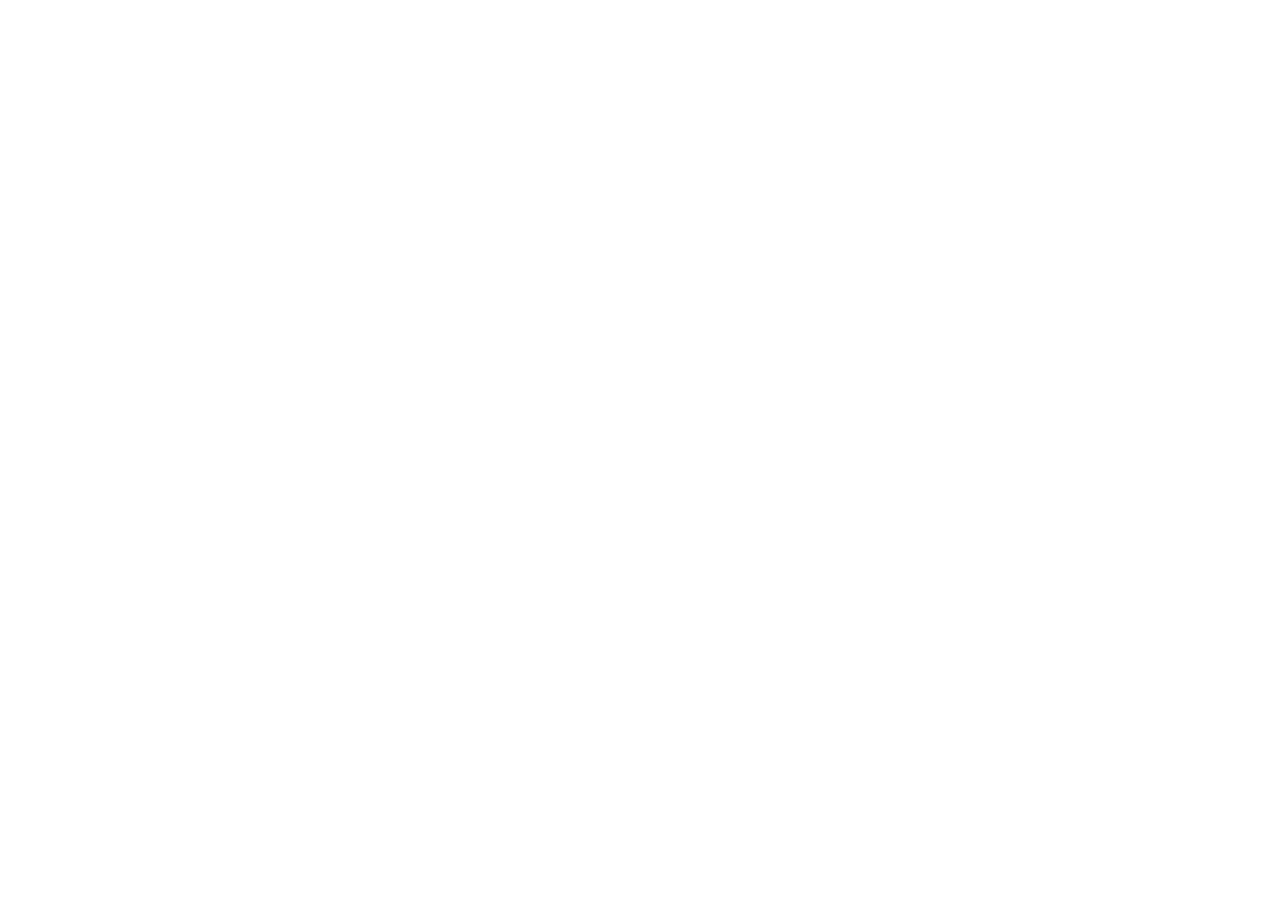
==== medfit/index.html @ 1306ea7e "feat: add medfit webapp files to pass-revision-dashboard" ====
<!doctype html>
<html lang="fr" class="dark">
  <head>
    <meta charset="UTF-8" />
    <meta name="viewport" content="width=device-width, initial-scale=1.0, maximum-scale=1.0, user-scalable=no, viewport-fit=cover" />
    <meta name="theme-color" content="#091E16" />
    <meta name="apple-mobile-web-app-capable" content="yes" />
    <meta name="apple-mobile-web-app-status-bar-style" content="black-translucent" />
    <meta name="apple-mobile-web-app-title" content="MedFit PASS" />
    <link rel="apple-touch-icon" href="./icon.svg" />
    <link rel="icon" type="image/svg+xml" href="./icon.svg" />
    <link rel="manifest" href="./manifest.json" />
    <title>MedFit Calisthenics — Entretien Physique & Postural PASS</title>

    <link rel="preconnect" href="https://fonts.googleapis.com">
    <link rel="preconnect" href="https://fonts.gstatic.com" crossorigin>
    <link href="https://fonts.googleapis.com/css2?family=Inter:wght@400;500;600;700;800&family=JetBrains+Mono:wght@500;700&display=swap" rel="stylesheet">
    <script type="importmap">
      {
        "imports": {
          "react": "https://esm.sh/react@19.0.0",
          "react-dom": "https://esm.sh/react-dom@19.0.0",
          "react-dom/client": "https://esm.sh/react-dom@19.0.0/client",
          "react/jsx-runtime": "https://esm.sh/react@19.0.0/jsx-runtime",
          "lucide-react": "https://esm.sh/lucide-react@0.475.0?external=react",
          "zustand": "https://esm.sh/zustand@5.0.3?external=react",
          "zustand/middleware": "https://esm.sh/zustand@5.0.3/middleware?external=react,zustand"
        }
      }
    </script>
    <script type="module" crossorigin src="./assets/index-D1ruUid-.js"></script>
    <link rel="modulepreload" crossorigin href="./assets/engine-C7H4mE0k.js">
    <link rel="modulepreload" crossorigin href="./assets/onboarding-DJ5PM2Qg.js">
    <link rel="modulepreload" crossorigin href="./assets/player-C3qvUd5q.js">
    <link rel="modulepreload" crossorigin href="./assets/checklist-B4kHmSTp.js">
    <link rel="stylesheet" crossorigin href="./assets/index-BrTOSSdL.css">
  </head>
  <body class="bg-[#0A0D0C] text-slate-100 antialiased selection:bg-[#10B981]/30 selection:text-[#10B981]">
    <div id="root"></div>
  </body>
</html>
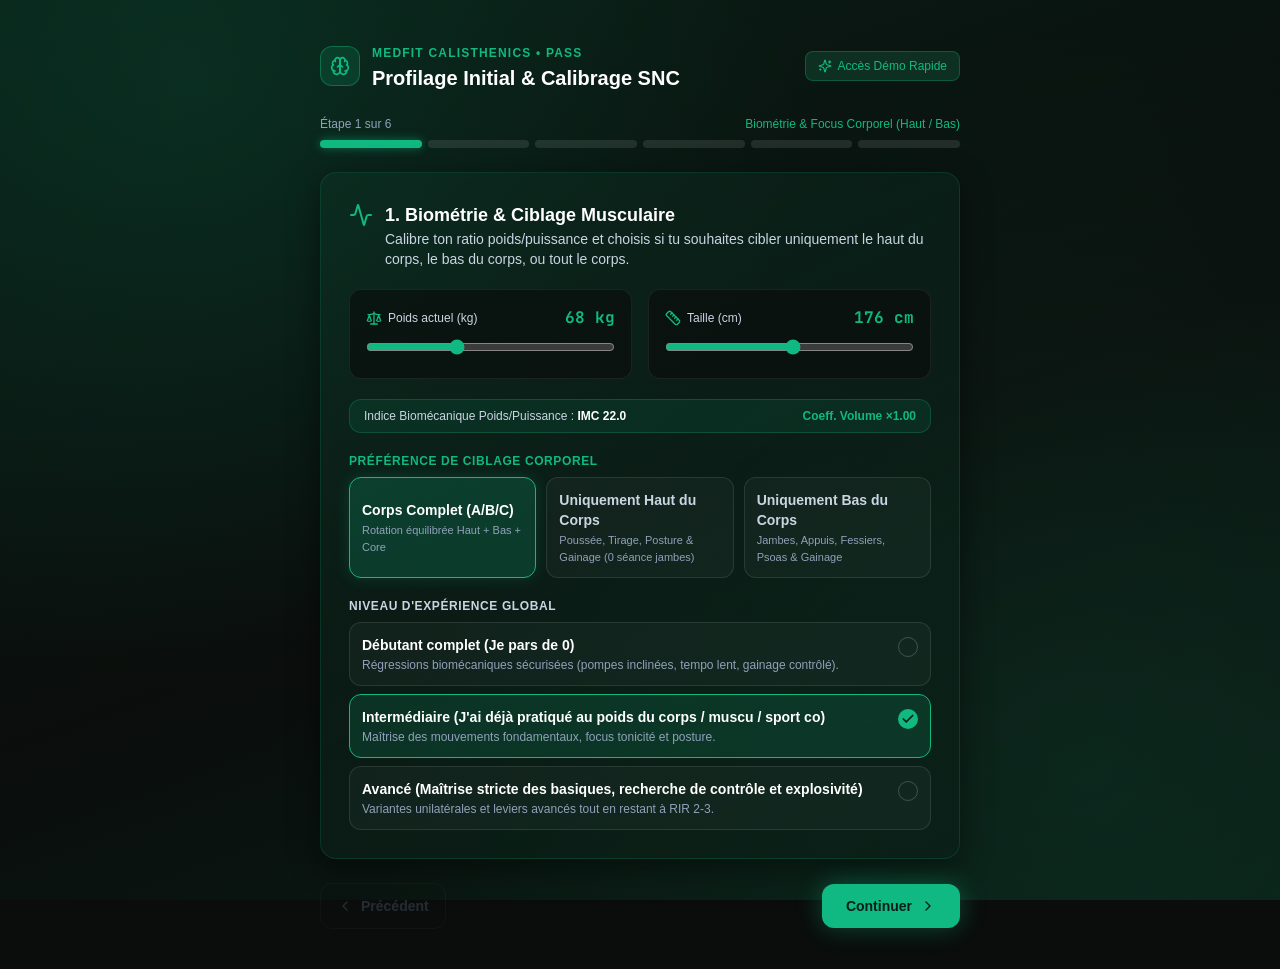
==== commit 41c1edd9: "fix: bundle react dependencies locally for medfit" ====
--- a/medfit/index.html
+++ b/medfit/index.html
@@ -11,31 +11,19 @@
     <link rel="icon" type="image/svg+xml" href="./icon.svg" />
     <link rel="manifest" href="./manifest.json" />
     <title>MedFit Calisthenics — Entretien Physique & Postural PASS</title>
-
     <link rel="preconnect" href="https://fonts.googleapis.com">
     <link rel="preconnect" href="https://fonts.gstatic.com" crossorigin>
     <link href="https://fonts.googleapis.com/css2?family=Inter:wght@400;500;600;700;800&family=JetBrains+Mono:wght@500;700&display=swap" rel="stylesheet">
-    <script type="importmap">
-      {
-        "imports": {
-          "react": "https://esm.sh/react@19.0.0",
-          "react-dom": "https://esm.sh/react-dom@19.0.0",
-          "react-dom/client": "https://esm.sh/react-dom@19.0.0/client",
-          "react/jsx-runtime": "https://esm.sh/react@19.0.0/jsx-runtime",
-          "lucide-react": "https://esm.sh/lucide-react@0.475.0?external=react",
-          "zustand": "https://esm.sh/zustand@5.0.3?external=react",
-          "zustand/middleware": "https://esm.sh/zustand@5.0.3/middleware?external=react,zustand"
-        }
-      }
-    </script>
-    <script type="module" crossorigin src="./assets/index-D1ruUid-.js"></script>
-    <link rel="modulepreload" crossorigin href="./assets/engine-C7H4mE0k.js">
-    <link rel="modulepreload" crossorigin href="./assets/onboarding-DJ5PM2Qg.js">
-    <link rel="modulepreload" crossorigin href="./assets/player-C3qvUd5q.js">
-    <link rel="modulepreload" crossorigin href="./assets/checklist-B4kHmSTp.js">
-    <link rel="stylesheet" crossorigin href="./assets/index-BrTOSSdL.css">
+    <script type="module" crossorigin src="./assets/index-DpNoH78C.js"></script>
+    <link rel="modulepreload" crossorigin href="./assets/vendor-Bb8JjhAW.js">
+    <link rel="modulepreload" crossorigin href="./assets/vendor-core-Bj017Vl2.js">
+    <link rel="modulepreload" crossorigin href="./assets/engine-DUz8YXoo.js">
+    <link rel="modulepreload" crossorigin href="./assets/onboarding-DDkJZ4pk.js">
+    <link rel="modulepreload" crossorigin href="./assets/player-De5DUUC5.js">
+    <link rel="modulepreload" crossorigin href="./assets/checklist-By3d-ajg.js">
+    <link rel="stylesheet" crossorigin href="./assets/index-Dr7HjKNG.css">
   </head>
   <body class="bg-[#0A0D0C] text-slate-100 antialiased selection:bg-[#10B981]/30 selection:text-[#10B981]">
     <div id="root"></div>
   </body>
-</html>+</html>
--- a/medfit/assets/index-Dr7HjKNG.css
+++ b/medfit/assets/index-Dr7HjKNG.css
@@ -0,0 +1 @@
+/*! tailwindcss v4.3.3 | MIT License | https://tailwindcss.com */@layer properties{@supports (((-webkit-hyphens:none)) and (not (margin-trim:inline))) or ((-moz-orient:inline) and (not (color:rgb(from red r g b)))){*,:before,:after,::backdrop{--tw-rotate-x:initial;--tw-rotate-y:initial;--tw-rotate-z:initial;--tw-skew-x:initial;--tw-skew-y:initial;--tw-space-y-reverse:0;--tw-space-x-reverse:0;--tw-border-style:solid;--tw-gradient-position:initial;--tw-gradient-from:#0000;--tw-gradient-via:#0000;--tw-gradient-to:#0000;--tw-gradient-stops:initial;--tw-gradient-via-stops:initial;--tw-gradient-from-position:0%;--tw-gradient-via-position:50%;--tw-gradient-to-position:100%;--tw-leading:initial;--tw-font-weight:initial;--tw-tracking:initial;--tw-shadow:0 0 #0000;--tw-shadow-color:initial;--tw-shadow-alpha:100%;--tw-inset-shadow:0 0 #0000;--tw-inset-shadow-color:initial;--tw-inset-shadow-alpha:100%;--tw-ring-color:initial;--tw-ring-shadow:0 0 #0000;--tw-inset-ring-color:initial;--tw-inset-ring-shadow:0 0 #0000;--tw-ring-inset:initial;--tw-ring-offset-width:0px;--tw-ring-offset-color:#fff;--tw-ring-offset-shadow:0 0 #0000;--tw-blur:initial;--tw-brightness:initial;--tw-contrast:initial;--tw-grayscale:initial;--tw-hue-rotate:initial;--tw-invert:initial;--tw-opacity:initial;--tw-saturate:initial;--tw-sepia:initial;--tw-drop-shadow:initial;--tw-drop-shadow-color:initial;--tw-drop-shadow-alpha:100%;--tw-drop-shadow-size:initial;--tw-backdrop-blur:initial;--tw-backdrop-brightness:initial;--tw-backdrop-contrast:initial;--tw-backdrop-grayscale:initial;--tw-backdrop-hue-rotate:initial;--tw-backdrop-invert:initial;--tw-backdrop-opacity:initial;--tw-backdrop-saturate:initial;--tw-backdrop-sepia:initial;--tw-scale-x:1;--tw-scale-y:1;--tw-scale-z:1}}}@layer theme{:root,:host{--font-sans:-apple-system, BlinkMacSystemFont, "Segoe UI", Roboto, "Helvetica Neue", "Noto Sans", Arial, sans-serif, "Apple Color Emoji", "Segoe UI Emoji", "Segoe UI Symbol", "Noto Color Emoji";--font-mono:ui-monospace, SFMono-Regular, Menlo, Monaco, Consolas, "Liberation Mono", "Courier New", monospace;--color-red-300:oklch(80.8% .114 19.571);--color-red-500:oklch(63.7% .237 25.331);--color-amber-200:oklch(92.4% .12 95.746);--color-amber-300:oklch(87.9% .169 91.605);--color-amber-400:oklch(82.8% .189 84.429);--color-amber-500:oklch(76.9% .188 70.08);--color-emerald-200:oklch(90.5% .093 164.15);--color-emerald-300:oklch(84.5% .143 164.978);--color-emerald-400:oklch(76.5% .177 163.223);--color-emerald-500:oklch(69.6% .17 162.48);--color-cyan-300:oklch(86.5% .127 207.078);--color-cyan-400:oklch(78.9% .154 211.53);--color-cyan-500:oklch(71.5% .143 215.221);--color-slate-100:oklch(96.8% .007 247.896);--color-slate-200:oklch(92.9% .013 255.508);--color-slate-300:oklch(86.9% .022 252.894);--color-slate-400:oklch(70.4% .04 256.788);--color-slate-500:oklch(55.4% .046 257.417);--color-slate-600:oklch(44.6% .043 257.281);--color-black:#000;--color-white:#fff;--spacing:.25rem;--container-xs:20rem;--container-xl:36rem;--container-2xl:42rem;--container-6xl:72rem;--text-xs:.75rem;--text-xs--line-height:calc(1 / .75);--text-sm:.875rem;--text-sm--line-height:calc(1.25 / .875);--text-base:1rem;--text-base--line-height: 1.5 ;--text-lg:1.125rem;--text-lg--line-height:calc(1.75 / 1.125);--text-xl:1.25rem;--text-xl--line-height:calc(1.75 / 1.25);--text-2xl:1.5rem;--text-2xl--line-height:calc(2 / 1.5);--text-3xl:1.875rem;--text-3xl--line-height: 1.2 ;--text-4xl:2.25rem;--text-4xl--line-height:calc(2.5 / 2.25);--text-5xl:3rem;--text-5xl--line-height:1;--text-6xl:3.75rem;--text-6xl--line-height:1;--font-weight-medium:500;--font-weight-semibold:600;--font-weight-bold:700;--font-weight-extrabold:800;--tracking-tighter:-.05em;--tracking-tight:-.025em;--tracking-wider:.05em;--tracking-widest:.1em;--leading-relaxed:1.625;--radius-xs:.125rem;--radius-md:.375rem;--radius-lg:.5rem;--radius-xl:.75rem;--radius-2xl:1rem;--radius-3xl:1.5rem;--animate-pulse:pulse 2s cubic-bezier(.4, 0, .6, 1) infinite;--blur-xl:24px;--blur-2xl:40px;--default-transition-duration:.15s;--default-transition-timing-function:cubic-bezier(.4, 0, .2, 1);--default-font-family:var(--font-sans);--default-mono-font-family:var(--font-mono)}}@layer base{*,:after,:before,::backdrop{box-sizing:border-box;border:0 solid;margin:0;padding:0}::file-selector-button{box-sizing:border-box;border:0 solid;margin:0;padding:0}html,:host{-webkit-text-size-adjust:100%;-moz-tab-size:4;tab-size:4;line-height:1.5;font-family:var(--default-font-family,-apple-system, BlinkMacSystemFont, "Segoe UI", Roboto, "Helvetica Neue", "Noto Sans", Arial, sans-serif, "Apple Color Emoji", "Segoe UI Emoji", "Segoe UI Symbol", "Noto Color Emoji");font-feature-settings:var(--default-font-feature-settings,normal);font-variation-settings:var(--default-font-variation-settings,normal);-webkit-tap-highlight-color:transparent}hr{height:0;color:inherit;border-top-width:1px}abbr:where([title]){-webkit-text-decoration:underline dotted;text-decoration:underline dotted}h1,h2,h3,h4,h5,h6{font-size:inherit;font-weight:inherit}a{color:inherit;-webkit-text-decoration:inherit;text-decoration:inherit}b,strong{font-weight:bolder}code,kbd,samp,pre{font-family:var(--default-mono-font-family,ui-monospace, SFMono-Regular, Menlo, Monaco, Consolas, "Liberation Mono", "Courier New", monospace);font-feature-settings:var(--default-mono-font-feature-settings,normal);font-variation-settings:var(--default-mono-font-variation-settings,normal);font-size:1em}small{font-size:80%}sub,sup{vertical-align:baseline;font-size:75%;line-height:0;position:relative}sub{bottom:-.25em}sup{top:-.5em}table{text-indent:0;border-color:inherit;border-collapse:collapse}:-moz-focusring:where(:not(iframe)){outline:auto}progress{vertical-align:baseline}summary{display:list-item}ol,ul,menu{list-style:none}img,svg,video,canvas,audio,iframe,embed,object{vertical-align:middle;display:block}img,video{max-width:100%;height:auto}button,input,select,optgroup,textarea{font:inherit;font-feature-settings:inherit;font-variation-settings:inherit;letter-spacing:inherit;color:inherit;opacity:1;background-color:#0000;border-radius:0}::file-selector-button{font:inherit;font-feature-settings:inherit;font-variation-settings:inherit;letter-spacing:inherit;color:inherit;opacity:1;background-color:#0000;border-radius:0}:where(select:is([multiple],[size])) optgroup{font-weight:bolder}:where(select:is([multiple],[size])) optgroup option{padding-inline-start:20px}::file-selector-button{margin-inline-end:4px}::placeholder{opacity:1}@supports (not ((-webkit-appearance:-apple-pay-button))) or (contain-intrinsic-size:1px){::placeholder{color:currentColor}@supports (color:color-mix(in lab,red,red)){::placeholder{color:color-mix(in oklab,currentcolor 50%,transparent)}}}textarea{resize:vertical}::-webkit-search-decoration{-webkit-appearance:none}::-webkit-date-and-time-value{min-height:1lh;text-align:inherit}::-webkit-datetime-edit{display:inline-flex}::-webkit-datetime-edit-fields-wrapper{padding:0}::-webkit-datetime-edit{padding-block:0}::-webkit-datetime-edit-year-field{padding-block:0}::-webkit-datetime-edit-month-field{padding-block:0}::-webkit-datetime-edit-day-field{padding-block:0}::-webkit-datetime-edit-hour-field{padding-block:0}::-webkit-datetime-edit-minute-field{padding-block:0}::-webkit-datetime-edit-second-field{padding-block:0}::-webkit-datetime-edit-millisecond-field{padding-block:0}::-webkit-datetime-edit-meridiem-field{padding-block:0}::-webkit-calendar-picker-indicator{line-height:1}:-moz-ui-invalid{box-shadow:none}button,input:where([type=button],[type=reset],[type=submit]){-webkit-appearance:button;-moz-appearance:button;appearance:button}::file-selector-button{-webkit-appearance:button;-moz-appearance:button;appearance:button}::-webkit-inner-spin-button{height:auto}::-webkit-outer-spin-button{height:auto}[hidden]:where(:not([hidden=until-found])){display:none!important}body{color:#f1f5f9;background-color:#0a0d0c;background-image:radial-gradient(circle at 15% 10%,#10b9811f,#0000 45%),radial-gradient(circle at 85% 85%,#0f382873,#0000 55%),linear-gradient(160deg,#091e16,#0a0d0c 55%,#091e16);background-attachment:fixed;min-height:100vh;font-family:Inter,-apple-system,BlinkMacSystemFont,sans-serif;overflow-x:hidden}.font-mono-timer{font-family:JetBrains Mono,monospace}}@layer components;@layer utilities{.pointer-events-none{pointer-events:none}.visible{visibility:visible}.absolute{position:absolute}.fixed{position:fixed}.relative{position:relative}.static{position:static}.sticky{position:sticky}.inset-0{top:0;right:0;bottom:0;left:0}.top-0{top:0}.z-30{z-index:30}.z-50{z-index:50}.mx-auto{margin-inline:auto}.my-auto{margin-block:auto}.mt-0\.5{margin-top:calc(var(--spacing) * .5)}.mt-1{margin-top:var(--spacing)}.mt-2{margin-top:calc(var(--spacing) * 2)}.mt-6{margin-top:calc(var(--spacing) * 6)}.mr-1{margin-right:var(--spacing)}.mb-1{margin-bottom:var(--spacing)}.mb-2{margin-bottom:calc(var(--spacing) * 2)}.mb-6{margin-bottom:calc(var(--spacing) * 6)}.-ml-1{margin-left:calc(var(--spacing) * -1)}.ml-1{margin-left:var(--spacing)}.block{display:block}.flex{display:flex}.grid{display:grid}.hidden{display:none}.inline{display:inline}.inline-block{display:inline-block}.inline-flex{display:inline-flex}.table{display:table}.h-1\.5{height:calc(var(--spacing) * 1.5)}.h-2{height:calc(var(--spacing) * 2)}.h-2\.5{height:calc(var(--spacing) * 2.5)}.h-3{height:calc(var(--spacing) * 3)}.h-3\.5{height:calc(var(--spacing) * 3.5)}.h-4{height:calc(var(--spacing) * 4)}.h-5{height:calc(var(--spacing) * 5)}.h-6{height:calc(var(--spacing) * 6)}.h-7{height:calc(var(--spacing) * 7)}.h-8{height:calc(var(--spacing) * 8)}.h-9{height:calc(var(--spacing) * 9)}.h-10{height:calc(var(--spacing) * 10)}.h-11{height:calc(var(--spacing) * 11)}.h-12{height:calc(var(--spacing) * 12)}.h-16{height:calc(var(--spacing) * 16)}.h-28{height:calc(var(--spacing) * 28)}.h-52{height:calc(var(--spacing) * 52)}.h-full{height:100%}.max-h-40{max-height:calc(var(--spacing) * 40)}.min-h-screen{min-height:100vh}.w-3{width:calc(var(--spacing) * 3)}.w-3\.5{width:calc(var(--spacing) * 3.5)}.w-4{width:calc(var(--spacing) * 4)}.w-5{width:calc(var(--spacing) * 5)}.w-6{width:calc(var(--spacing) * 6)}.w-7{width:calc(var(--spacing) * 7)}.w-8{width:calc(var(--spacing) * 8)}.w-9{width:calc(var(--spacing) * 9)}.w-10{width:calc(var(--spacing) * 10)}.w-11{width:calc(var(--spacing) * 11)}.w-12{width:calc(var(--spacing) * 12)}.w-16{width:calc(var(--spacing) * 16)}.w-52{width:calc(var(--spacing) * 52)}.w-full{width:100%}.max-w-2xl{max-width:var(--container-2xl)}.max-w-6xl{max-width:var(--container-6xl)}.max-w-\[190px\]{max-width:190px}.max-w-xl{max-width:var(--container-xl)}.min-w-full{min-width:100%}.flex-1{flex:1}.shrink-0{flex-shrink:0}.transform{transform:var(--tw-rotate-x,) var(--tw-rotate-y,) var(--tw-rotate-z,) var(--tw-skew-x,) var(--tw-skew-y,)}.animate-pulse{animation:var(--animate-pulse)}.cursor-pointer{cursor:pointer}.resize{resize:both}.grid-cols-1{grid-template-columns:repeat(1,minmax(0,1fr))}.grid-cols-2{grid-template-columns:repeat(2,minmax(0,1fr))}.grid-cols-3{grid-template-columns:repeat(3,minmax(0,1fr))}.grid-cols-5{grid-template-columns:repeat(5,minmax(0,1fr))}.grid-cols-6{grid-template-columns:repeat(6,minmax(0,1fr))}.grid-cols-7{grid-template-columns:repeat(7,minmax(0,1fr))}.flex-col{flex-direction:column}.flex-wrap{flex-wrap:wrap}.items-center{align-items:center}.items-start{align-items:flex-start}.items-stretch{align-items:stretch}.justify-between{justify-content:space-between}.justify-center{justify-content:center}.gap-1{gap:var(--spacing)}.gap-1\.5{gap:calc(var(--spacing) * 1.5)}.gap-2{gap:calc(var(--spacing) * 2)}.gap-2\.5{gap:calc(var(--spacing) * 2.5)}.gap-3{gap:calc(var(--spacing) * 3)}.gap-3\.5{gap:calc(var(--spacing) * 3.5)}.gap-4{gap:calc(var(--spacing) * 4)}.gap-6{gap:calc(var(--spacing) * 6)}:where(.space-y-1>:not(:last-child)){--tw-space-y-reverse:0;margin-block-start:calc(var(--spacing) * var(--tw-space-y-reverse));margin-block-end:calc(var(--spacing) * calc(1 - var(--tw-space-y-reverse)))}:where(.space-y-1\.5>:not(:last-child)){--tw-space-y-reverse:0;margin-block-start:calc(calc(var(--spacing) * 1.5) * var(--tw-space-y-reverse));margin-block-end:calc(calc(var(--spacing) * 1.5) * calc(1 - var(--tw-space-y-reverse)))}:where(.space-y-2>:not(:last-child)){--tw-space-y-reverse:0;margin-block-start:calc(calc(var(--spacing) * 2) * var(--tw-space-y-reverse));margin-block-end:calc(calc(var(--spacing) * 2) * calc(1 - var(--tw-space-y-reverse)))}:where(.space-y-2\.5>:not(:last-child)){--tw-space-y-reverse:0;margin-block-start:calc(calc(var(--spacing) * 2.5) * var(--tw-space-y-reverse));margin-block-end:calc(calc(var(--spacing) * 2.5) * calc(1 - var(--tw-space-y-reverse)))}:where(.space-y-3>:not(:last-child)){--tw-space-y-reverse:0;margin-block-start:calc(calc(var(--spacing) * 3) * var(--tw-space-y-reverse));margin-block-end:calc(calc(var(--spacing) * 3) * calc(1 - var(--tw-space-y-reverse)))}:where(.space-y-4>:not(:last-child)){--tw-space-y-reverse:0;margin-block-start:calc(calc(var(--spacing) * 4) * var(--tw-space-y-reverse));margin-block-end:calc(calc(var(--spacing) * 4) * calc(1 - var(--tw-space-y-reverse)))}:where(.space-y-5>:not(:last-child)){--tw-space-y-reverse:0;margin-block-start:calc(calc(var(--spacing) * 5) * var(--tw-space-y-reverse));margin-block-end:calc(calc(var(--spacing) * 5) * calc(1 - var(--tw-space-y-reverse)))}:where(.space-y-6>:not(:last-child)){--tw-space-y-reverse:0;margin-block-start:calc(calc(var(--spacing) * 6) * var(--tw-space-y-reverse));margin-block-end:calc(calc(var(--spacing) * 6) * calc(1 - var(--tw-space-y-reverse)))}:where(.-space-x-1>:not(:last-child)){--tw-space-x-reverse:0;margin-inline-start:calc(calc(var(--spacing) * -1) * var(--tw-space-x-reverse));margin-inline-end:calc(calc(var(--spacing) * -1) * calc(1 - var(--tw-space-x-reverse)))}.truncate{text-overflow:ellipsis;white-space:nowrap;overflow:hidden}.overflow-hidden{overflow:hidden}.overflow-visible{overflow:visible}.overflow-x-auto{overflow-x:auto}.overflow-y-auto{overflow-y:auto}.rounded{border-radius:.25rem}.rounded-2xl{border-radius:var(--radius-2xl)}.rounded-3xl{border-radius:var(--radius-3xl)}.rounded-\[5px\]{border-radius:5px}.rounded-full{border-radius:3.40282e38px}.rounded-lg{border-radius:var(--radius-lg)}.rounded-md{border-radius:var(--radius-md)}.rounded-xl{border-radius:var(--radius-xl)}.rounded-xs{border-radius:var(--radius-xs)}.border{border-style:var(--tw-border-style);border-width:1px}.border-2{border-style:var(--tw-border-style);border-width:2px}.border-4{border-style:var(--tw-border-style);border-width:4px}.border-t{border-top-style:var(--tw-border-style);border-top-width:1px}.border-b{border-bottom-style:var(--tw-border-style);border-bottom-width:1px}.border-\[\#10B981\]{border-color:#10b981}.border-\[\#10B981\]\/25{border-color:#10b98140}.border-\[\#10B981\]\/30{border-color:#10b9814d}.border-\[\#10B981\]\/35{border-color:#10b98159}.border-\[\#10B981\]\/40{border-color:#10b98166}.border-\[\#10B981\]\/50{border-color:#10b98180}.border-\[\#10B981\]\/80{border-color:#10b981cc}.border-amber-300{border-color:var(--color-amber-300)}.border-amber-400{border-color:var(--color-amber-400)}.border-amber-400\/30{border-color:#fcbb004d}@supports (color:color-mix(in lab,red,red)){.border-amber-400\/30{border-color:color-mix(in oklab,var(--color-amber-400) 30%,transparent)}}.border-amber-400\/35{border-color:#fcbb0059}@supports (color:color-mix(in lab,red,red)){.border-amber-400\/35{border-color:color-mix(in oklab,var(--color-amber-400) 35%,transparent)}}.border-amber-400\/40{border-color:#fcbb0066}@supports (color:color-mix(in lab,red,red)){.border-amber-400\/40{border-color:color-mix(in oklab,var(--color-amber-400) 40%,transparent)}}.border-amber-500\/30{border-color:#f99c004d}@supports (color:color-mix(in lab,red,red)){.border-amber-500\/30{border-color:color-mix(in oklab,var(--color-amber-500) 30%,transparent)}}.border-amber-500\/35{border-color:#f99c0059}@supports (color:color-mix(in lab,red,red)){.border-amber-500\/35{border-color:color-mix(in oklab,var(--color-amber-500) 35%,transparent)}}.border-cyan-400\/35{border-color:#00d2ef59}@supports (color:color-mix(in lab,red,red)){.border-cyan-400\/35{border-color:color-mix(in oklab,var(--color-cyan-400) 35%,transparent)}}.border-cyan-400\/40{border-color:#00d2ef66}@supports (color:color-mix(in lab,red,red)){.border-cyan-400\/40{border-color:color-mix(in oklab,var(--color-cyan-400) 40%,transparent)}}.border-cyan-500\/30{border-color:#00b7d74d}@supports (color:color-mix(in lab,red,red)){.border-cyan-500\/30{border-color:color-mix(in oklab,var(--color-cyan-500) 30%,transparent)}}.border-emerald-300{border-color:var(--color-emerald-300)}.border-emerald-400\/40{border-color:#00d29466}@supports (color:color-mix(in lab,red,red)){.border-emerald-400\/40{border-color:color-mix(in oklab,var(--color-emerald-400) 40%,transparent)}}.border-emerald-400\/50{border-color:#00d29480}@supports (color:color-mix(in lab,red,red)){.border-emerald-400\/50{border-color:color-mix(in oklab,var(--color-emerald-400) 50%,transparent)}}.border-emerald-500\/30{border-color:#00bb7f4d}@supports (color:color-mix(in lab,red,red)){.border-emerald-500\/30{border-color:color-mix(in oklab,var(--color-emerald-500) 30%,transparent)}}.border-white\/5{border-color:#ffffff0d}@supports (color:color-mix(in lab,red,red)){.border-white\/5{border-color:color-mix(in oklab,var(--color-white) 5%,transparent)}}.border-white\/10{border-color:#ffffff1a}@supports (color:color-mix(in lab,red,red)){.border-white\/10{border-color:color-mix(in oklab,var(--color-white) 10%,transparent)}}.border-white\/15{border-color:#ffffff26}@supports (color:color-mix(in lab,red,red)){.border-white\/15{border-color:color-mix(in oklab,var(--color-white) 15%,transparent)}}.border-white\/20{border-color:#fff3}@supports (color:color-mix(in lab,red,red)){.border-white\/20{border-color:color-mix(in oklab,var(--color-white) 20%,transparent)}}.border-white\/25{border-color:#ffffff40}@supports (color:color-mix(in lab,red,red)){.border-white\/25{border-color:color-mix(in oklab,var(--color-white) 25%,transparent)}}.border-white\/\[0\.06\]{border-color:#ffffff0f}@supports (color:color-mix(in lab,red,red)){.border-white\/\[0\.06\]{border-color:color-mix(in oklab,var(--color-white) 6%,transparent)}}.bg-\[\#0A0D0C\]{background-color:#0a0d0c}.bg-\[\#0A0D0C\]\/80{background-color:#0a0d0ccc}.bg-\[\#0A0D0C\]\/90{background-color:#0a0d0ce6}.bg-\[\#0A0D0C\]\/95{background-color:#0a0d0cf2}.bg-\[\#0F3828\]{background-color:#0f3828}.bg-\[\#0F3828\]\/80{background-color:#0f3828cc}.bg-\[\#10B981\]{background-color:#10b981}.bg-\[\#10B981\]\/10{background-color:#10b9811a}.bg-\[\#10B981\]\/15{background-color:#10b98126}.bg-\[\#10B981\]\/20{background-color:#10b98133}.bg-\[\#10B981\]\/25{background-color:#10b98140}.bg-\[\#10B981\]\/35{background-color:#10b98159}.bg-\[\#10B981\]\/70{background-color:#10b981b3}.bg-\[\#091E16\]{background-color:#091e16}.bg-\[\#091E16\]\/25{background-color:#091e1640}.bg-\[\#091E16\]\/45{background-color:#091e1673}.bg-\[\#091E16\]\/70{background-color:#091e16b3}.bg-\[\#091E16\]\/90{background-color:#091e16e6}.bg-amber-400{background-color:var(--color-amber-400)}.bg-amber-400\/15{background-color:#fcbb0026}@supports (color:color-mix(in lab,red,red)){.bg-amber-400\/15{background-color:color-mix(in oklab,var(--color-amber-400) 15%,transparent)}}.bg-amber-400\/20{background-color:#fcbb0033}@supports (color:color-mix(in lab,red,red)){.bg-amber-400\/20{background-color:color-mix(in oklab,var(--color-amber-400) 20%,transparent)}}.bg-amber-500\/10{background-color:#f99c001a}@supports (color:color-mix(in lab,red,red)){.bg-amber-500\/10{background-color:color-mix(in oklab,var(--color-amber-500) 10%,transparent)}}.bg-amber-500\/15{background-color:#f99c0026}@supports (color:color-mix(in lab,red,red)){.bg-amber-500\/15{background-color:color-mix(in oklab,var(--color-amber-500) 15%,transparent)}}.bg-amber-500\/20{background-color:#f99c0033}@supports (color:color-mix(in lab,red,red)){.bg-amber-500\/20{background-color:color-mix(in oklab,var(--color-amber-500) 20%,transparent)}}.bg-black\/30{background-color:#0000004d}@supports (color:color-mix(in lab,red,red)){.bg-black\/30{background-color:color-mix(in oklab,var(--color-black) 30%,transparent)}}.bg-black\/35{background-color:#00000059}@supports (color:color-mix(in lab,red,red)){.bg-black\/35{background-color:color-mix(in oklab,var(--color-black) 35%,transparent)}}.bg-black\/40{background-color:#0006}@supports (color:color-mix(in lab,red,red)){.bg-black\/40{background-color:color-mix(in oklab,var(--color-black) 40%,transparent)}}.bg-black\/45{background-color:#00000073}@supports (color:color-mix(in lab,red,red)){.bg-black\/45{background-color:color-mix(in oklab,var(--color-black) 45%,transparent)}}.bg-black\/50{background-color:#00000080}@supports (color:color-mix(in lab,red,red)){.bg-black\/50{background-color:color-mix(in oklab,var(--color-black) 50%,transparent)}}.bg-black\/60{background-color:#0009}@supports (color:color-mix(in lab,red,red)){.bg-black\/60{background-color:color-mix(in oklab,var(--color-black) 60%,transparent)}}.bg-cyan-500\/10{background-color:#00b7d71a}@supports (color:color-mix(in lab,red,red)){.bg-cyan-500\/10{background-color:color-mix(in oklab,var(--color-cyan-500) 10%,transparent)}}.bg-cyan-500\/15{background-color:#00b7d726}@supports (color:color-mix(in lab,red,red)){.bg-cyan-500\/15{background-color:color-mix(in oklab,var(--color-cyan-500) 15%,transparent)}}.bg-cyan-500\/20{background-color:#00b7d733}@supports (color:color-mix(in lab,red,red)){.bg-cyan-500\/20{background-color:color-mix(in oklab,var(--color-cyan-500) 20%,transparent)}}.bg-emerald-500\/15{background-color:#00bb7f26}@supports (color:color-mix(in lab,red,red)){.bg-emerald-500\/15{background-color:color-mix(in oklab,var(--color-emerald-500) 15%,transparent)}}.bg-emerald-500\/20{background-color:#00bb7f33}@supports (color:color-mix(in lab,red,red)){.bg-emerald-500\/20{background-color:color-mix(in oklab,var(--color-emerald-500) 20%,transparent)}}.bg-transparent{background-color:#0000}.bg-white\/5{background-color:#ffffff0d}@supports (color:color-mix(in lab,red,red)){.bg-white\/5{background-color:color-mix(in oklab,var(--color-white) 5%,transparent)}}.bg-white\/10{background-color:#ffffff1a}@supports (color:color-mix(in lab,red,red)){.bg-white\/10{background-color:color-mix(in oklab,var(--color-white) 10%,transparent)}}.bg-white\/\[0\.02\]{background-color:#ffffff05}@supports (color:color-mix(in lab,red,red)){.bg-white\/\[0\.02\]{background-color:color-mix(in oklab,var(--color-white) 2%,transparent)}}.bg-white\/\[0\.03\]{background-color:#ffffff08}@supports (color:color-mix(in lab,red,red)){.bg-white\/\[0\.03\]{background-color:color-mix(in oklab,var(--color-white) 3%,transparent)}}.bg-white\/\[0\.05\]{background-color:#ffffff0d}@supports (color:color-mix(in lab,red,red)){.bg-white\/\[0\.05\]{background-color:color-mix(in oklab,var(--color-white) 5%,transparent)}}.bg-white\/\[0\.06\]{background-color:#ffffff0f}@supports (color:color-mix(in lab,red,red)){.bg-white\/\[0\.06\]{background-color:color-mix(in oklab,var(--color-white) 6%,transparent)}}.bg-gradient-to-r{--tw-gradient-position:to right in oklab;background-image:linear-gradient(var(--tw-gradient-stops))}.from-\[\#10B981\]\/80{--tw-gradient-from:oklab(69.5873% -.142158 .0448781/.8);--tw-gradient-stops:var(--tw-gradient-via-stops,var(--tw-gradient-position), var(--tw-gradient-from) var(--tw-gradient-from-position), var(--tw-gradient-to) var(--tw-gradient-to-position))}.to-\[\#10B981\]{--tw-gradient-to:#10b981;--tw-gradient-stops:var(--tw-gradient-via-stops,var(--tw-gradient-position), var(--tw-gradient-from) var(--tw-gradient-from-position), var(--tw-gradient-to) var(--tw-gradient-to-position))}.fill-\[\#091E16\]{fill:#091e16}.fill-current{fill:currentColor}.stroke-\[\#10B981\]{stroke:#10b981}.stroke-2{stroke-width:2px}.stroke-\[2\.5\]{stroke-width:2.5px}.stroke-\[3\]{stroke-width:3px}.p-1{padding:var(--spacing)}.p-1\.5{padding:calc(var(--spacing) * 1.5)}.p-2{padding:calc(var(--spacing) * 2)}.p-2\.5{padding:calc(var(--spacing) * 2.5)}.p-3{padding:calc(var(--spacing) * 3)}.p-3\.5{padding:calc(var(--spacing) * 3.5)}.p-4{padding:calc(var(--spacing) * 4)}.p-5{padding:calc(var(--spacing) * 5)}.p-6{padding:calc(var(--spacing) * 6)}.px-1\.5{padding-inline:calc(var(--spacing) * 1.5)}.px-2{padding-inline:calc(var(--spacing) * 2)}.px-2\.5{padding-inline:calc(var(--spacing) * 2.5)}.px-3{padding-inline:calc(var(--spacing) * 3)}.px-3\.5{padding-inline:calc(var(--spacing) * 3.5)}.px-4{padding-inline:calc(var(--spacing) * 4)}.px-5{padding-inline:calc(var(--spacing) * 5)}.px-6{padding-inline:calc(var(--spacing) * 6)}.py-0\.5{padding-block:calc(var(--spacing) * .5)}.py-1{padding-block:var(--spacing)}.py-1\.5{padding-block:calc(var(--spacing) * 1.5)}.py-2{padding-block:calc(var(--spacing) * 2)}.py-2\.5{padding-block:calc(var(--spacing) * 2.5)}.py-3{padding-block:calc(var(--spacing) * 3)}.py-3\.5{padding-block:calc(var(--spacing) * 3.5)}.py-4{padding-block:calc(var(--spacing) * 4)}.py-6{padding-block:calc(var(--spacing) * 6)}.pt-0\.5{padding-top:calc(var(--spacing) * .5)}.pt-1{padding-top:var(--spacing)}.pt-2{padding-top:calc(var(--spacing) * 2)}.pt-3{padding-top:calc(var(--spacing) * 3)}.pt-5{padding-top:calc(var(--spacing) * 5)}.pr-1{padding-right:var(--spacing)}.pb-1{padding-bottom:var(--spacing)}.pb-16{padding-bottom:calc(var(--spacing) * 16)}.text-center{text-align:center}.text-left{text-align:left}.text-right{text-align:right}.text-2xl{font-size:var(--text-2xl);line-height:var(--tw-leading,var(--text-2xl--line-height))}.text-3xl{font-size:var(--text-3xl);line-height:var(--tw-leading,var(--text-3xl--line-height))}.text-5xl{font-size:var(--text-5xl);line-height:var(--tw-leading,var(--text-5xl--line-height))}.text-base{font-size:var(--text-base);line-height:var(--tw-leading,var(--text-base--line-height))}.text-lg{font-size:var(--text-lg);line-height:var(--tw-leading,var(--text-lg--line-height))}.text-sm{font-size:var(--text-sm);line-height:var(--tw-leading,var(--text-sm--line-height))}.text-xl{font-size:var(--text-xl);line-height:var(--tw-leading,var(--text-xl--line-height))}.text-xs{font-size:var(--text-xs);line-height:var(--tw-leading,var(--text-xs--line-height))}.text-\[9px\]{font-size:9px}.text-\[10px\]{font-size:10px}.text-\[11px\]{font-size:11px}.leading-none{--tw-leading:1;line-height:1}.leading-relaxed{--tw-leading:var(--leading-relaxed);line-height:var(--leading-relaxed)}.font-bold{--tw-font-weight:var(--font-weight-bold);font-weight:var(--font-weight-bold)}.font-extrabold{--tw-font-weight:var(--font-weight-extrabold);font-weight:var(--font-weight-extrabold)}.font-medium{--tw-font-weight:var(--font-weight-medium);font-weight:var(--font-weight-medium)}.font-semibold{--tw-font-weight:var(--font-weight-semibold);font-weight:var(--font-weight-semibold)}.tracking-tight{--tw-tracking:var(--tracking-tight);letter-spacing:var(--tracking-tight)}.tracking-tighter{--tw-tracking:var(--tracking-tighter);letter-spacing:var(--tracking-tighter)}.tracking-wider{--tw-tracking:var(--tracking-wider);letter-spacing:var(--tracking-wider)}.tracking-widest{--tw-tracking:var(--tracking-widest);letter-spacing:var(--tracking-widest)}.text-\[\#10B981\]{color:#10b981}.text-\[\#10B981\]\/90{color:#10b981e6}.text-\[\#091E16\]{color:#091e16}.text-\[\#091E16\]\/85{color:#091e16d9}.text-amber-200{color:var(--color-amber-200)}.text-amber-300{color:var(--color-amber-300)}.text-amber-400{color:var(--color-amber-400)}.text-cyan-300{color:var(--color-cyan-300)}.text-cyan-400{color:var(--color-cyan-400)}.text-emerald-200{color:var(--color-emerald-200)}.text-emerald-300{color:var(--color-emerald-300)}.text-slate-100{color:var(--color-slate-100)}.text-slate-200{color:var(--color-slate-200)}.text-slate-300{color:var(--color-slate-300)}.text-slate-400{color:var(--color-slate-400)}.text-slate-500{color:var(--color-slate-500)}.text-slate-600{color:var(--color-slate-600)}.text-white{color:var(--color-white)}.uppercase{text-transform:uppercase}.line-through{text-decoration-line:line-through}.underline{text-decoration-line:underline}.antialiased{-webkit-font-smoothing:antialiased;-moz-osx-font-smoothing:grayscale}.accent-\[\#10B981\]{accent-color:#10b981}.opacity-30{opacity:.3}.opacity-85{opacity:.85}.shadow-\[0_0_8px_rgba\(16\,185\,129\,0\.2\)\]{--tw-shadow:0 0 8px var(--tw-shadow-color,#10b98133);box-shadow:var(--tw-inset-shadow),var(--tw-inset-ring-shadow),var(--tw-ring-offset-shadow),var(--tw-ring-shadow),var(--tw-shadow)}.shadow-\[0_0_10px_rgba\(16\,185\,129\,0\.3\)\]{--tw-shadow:0 0 10px var(--tw-shadow-color,#10b9814d);box-shadow:var(--tw-inset-shadow),var(--tw-inset-ring-shadow),var(--tw-ring-offset-shadow),var(--tw-ring-shadow),var(--tw-shadow)}.shadow-\[0_0_10px_rgba\(16\,185\,129\,0\.5\)\]{--tw-shadow:0 0 10px var(--tw-shadow-color,#10b98180);box-shadow:var(--tw-inset-shadow),var(--tw-inset-ring-shadow),var(--tw-ring-offset-shadow),var(--tw-ring-shadow),var(--tw-shadow)}.shadow-\[0_0_12px_rgba\(16\,185\,129\,0\.5\)\]{--tw-shadow:0 0 12px var(--tw-shadow-color,#10b98180);box-shadow:var(--tw-inset-shadow),var(--tw-inset-ring-shadow),var(--tw-ring-offset-shadow),var(--tw-ring-shadow),var(--tw-shadow)}.shadow-\[0_0_12px_rgba\(16\,185\,129\,0\.6\)\]{--tw-shadow:0 0 12px var(--tw-shadow-color,#10b98199);box-shadow:var(--tw-inset-shadow),var(--tw-inset-ring-shadow),var(--tw-ring-offset-shadow),var(--tw-ring-shadow),var(--tw-shadow)}.shadow-\[0_0_15px_rgba\(16\,185\,129\,0\.2\)\]{--tw-shadow:0 0 15px var(--tw-shadow-color,#10b98133);box-shadow:var(--tw-inset-shadow),var(--tw-inset-ring-shadow),var(--tw-ring-offset-shadow),var(--tw-ring-shadow),var(--tw-shadow)}.shadow-\[0_0_15px_rgba\(16\,185\,129\,0\.5\)\]{--tw-shadow:0 0 15px var(--tw-shadow-color,#10b98180);box-shadow:var(--tw-inset-shadow),var(--tw-inset-ring-shadow),var(--tw-ring-offset-shadow),var(--tw-ring-shadow),var(--tw-shadow)}.shadow-\[0_0_15px_rgba\(16\,185\,129\,0\.25\)\]{--tw-shadow:0 0 15px var(--tw-shadow-color,#10b98140);box-shadow:var(--tw-inset-shadow),var(--tw-inset-ring-shadow),var(--tw-ring-offset-shadow),var(--tw-ring-shadow),var(--tw-shadow)}.shadow-\[0_0_15px_rgba\(251\,191\,36\,0\.4\)\]{--tw-shadow:0 0 15px var(--tw-shadow-color,#fbbf2466);box-shadow:var(--tw-inset-shadow),var(--tw-inset-ring-shadow),var(--tw-ring-offset-shadow),var(--tw-ring-shadow),var(--tw-shadow)}.shadow-\[0_0_20px_rgba\(16\,185\,129\,0\.3\)\]{--tw-shadow:0 0 20px var(--tw-shadow-color,#10b9814d);box-shadow:var(--tw-inset-shadow),var(--tw-inset-ring-shadow),var(--tw-ring-offset-shadow),var(--tw-ring-shadow),var(--tw-shadow)}.shadow-\[0_0_20px_rgba\(16\,185\,129\,0\.4\)\]{--tw-shadow:0 0 20px var(--tw-shadow-color,#10b98166);box-shadow:var(--tw-inset-shadow),var(--tw-inset-ring-shadow),var(--tw-ring-offset-shadow),var(--tw-ring-shadow),var(--tw-shadow)}.shadow-\[0_0_20px_rgba\(16\,185\,129\,0\.35\)\]{--tw-shadow:0 0 20px var(--tw-shadow-color,#10b98159);box-shadow:var(--tw-inset-shadow),var(--tw-inset-ring-shadow),var(--tw-ring-offset-shadow),var(--tw-ring-shadow),var(--tw-shadow)}.shadow-\[0_0_20px_rgba\(251\,191\,36\,0\.4\)\]{--tw-shadow:0 0 20px var(--tw-shadow-color,#fbbf2466);box-shadow:var(--tw-inset-shadow),var(--tw-inset-ring-shadow),var(--tw-ring-offset-shadow),var(--tw-ring-shadow),var(--tw-shadow)}.shadow-\[0_0_20px_rgba\(251\,191\,36\,0\.25\)\]{--tw-shadow:0 0 20px var(--tw-shadow-color,#fbbf2440);box-shadow:var(--tw-inset-shadow),var(--tw-inset-ring-shadow),var(--tw-ring-offset-shadow),var(--tw-ring-shadow),var(--tw-shadow)}.shadow-\[0_0_20px_rgba\(251\,191\,36\,0\.35\)\]{--tw-shadow:0 0 20px var(--tw-shadow-color,#fbbf2459);box-shadow:var(--tw-inset-shadow),var(--tw-inset-ring-shadow),var(--tw-ring-offset-shadow),var(--tw-ring-shadow),var(--tw-shadow)}.shadow-\[0_0_25px_rgba\(16\,185\,129\,0\.4\)\]{--tw-shadow:0 0 25px var(--tw-shadow-color,#10b98166);box-shadow:var(--tw-inset-shadow),var(--tw-inset-ring-shadow),var(--tw-ring-offset-shadow),var(--tw-ring-shadow),var(--tw-shadow)}.shadow-\[0_0_25px_rgba\(16\,185\,129\,0\.35\)\]{--tw-shadow:0 0 25px var(--tw-shadow-color,#10b98159);box-shadow:var(--tw-inset-shadow),var(--tw-inset-ring-shadow),var(--tw-ring-offset-shadow),var(--tw-ring-shadow),var(--tw-shadow)}.shadow-\[0_0_25px_rgba\(251\,191\,36\,0\.25\)\]{--tw-shadow:0 0 25px var(--tw-shadow-color,#fbbf2440);box-shadow:var(--tw-inset-shadow),var(--tw-inset-ring-shadow),var(--tw-ring-offset-shadow),var(--tw-ring-shadow),var(--tw-shadow)}.shadow-\[0_0_28px_rgba\(16\,185\,129\,0\.18\)\]{--tw-shadow:0 0 28px var(--tw-shadow-color,#10b9812e);box-shadow:var(--tw-inset-shadow),var(--tw-inset-ring-shadow),var(--tw-ring-offset-shadow),var(--tw-ring-shadow),var(--tw-shadow)}.shadow-\[0_0_30px_rgba\(16\,185\,129\,0\.3\)\]{--tw-shadow:0 0 30px var(--tw-shadow-color,#10b9814d);box-shadow:var(--tw-inset-shadow),var(--tw-inset-ring-shadow),var(--tw-ring-offset-shadow),var(--tw-ring-shadow),var(--tw-shadow)}.shadow-\[0_0_30px_rgba\(16\,185\,129\,0\.4\)\]{--tw-shadow:0 0 30px var(--tw-shadow-color,#10b98166);box-shadow:var(--tw-inset-shadow),var(--tw-inset-ring-shadow),var(--tw-ring-offset-shadow),var(--tw-ring-shadow),var(--tw-shadow)}.shadow-\[0_0_30px_rgba\(16\,185\,129\,0\.35\)\]{--tw-shadow:0 0 30px var(--tw-shadow-color,#10b98159);box-shadow:var(--tw-inset-shadow),var(--tw-inset-ring-shadow),var(--tw-ring-offset-shadow),var(--tw-ring-shadow),var(--tw-shadow)}.shadow-\[0_0_30px_rgba\(16\,185\,129\,0\.45\)\]{--tw-shadow:0 0 30px var(--tw-shadow-color,#10b98173);box-shadow:var(--tw-inset-shadow),var(--tw-inset-ring-shadow),var(--tw-ring-offset-shadow),var(--tw-ring-shadow),var(--tw-shadow)}.shadow-\[0_0_50px_rgba\(16\,185\,129\,0\.28\)\]{--tw-shadow:0 0 50px var(--tw-shadow-color,#10b98147);box-shadow:var(--tw-inset-shadow),var(--tw-inset-ring-shadow),var(--tw-ring-offset-shadow),var(--tw-ring-shadow),var(--tw-shadow)}.blur{--tw-blur:blur(8px);filter:var(--tw-blur,) var(--tw-brightness,) var(--tw-contrast,) var(--tw-grayscale,) var(--tw-hue-rotate,) var(--tw-invert,) var(--tw-saturate,) var(--tw-sepia,) var(--tw-drop-shadow,)}.filter\!{filter:var(--tw-blur,) var(--tw-brightness,) var(--tw-contrast,) var(--tw-grayscale,) var(--tw-hue-rotate,) var(--tw-invert,) var(--tw-saturate,) var(--tw-sepia,) var(--tw-drop-shadow,)!important}.backdrop-blur-2xl{--tw-backdrop-blur:blur(var(--blur-2xl));-webkit-backdrop-filter:var(--tw-backdrop-blur,) var(--tw-backdrop-brightness,) var(--tw-backdrop-contrast,) var(--tw-backdrop-grayscale,) var(--tw-backdrop-hue-rotate,) var(--tw-backdrop-invert,) var(--tw-backdrop-opacity,) var(--tw-backdrop-saturate,) var(--tw-backdrop-sepia,);backdrop-filter:var(--tw-backdrop-blur,) var(--tw-backdrop-brightness,) var(--tw-backdrop-contrast,) var(--tw-backdrop-grayscale,) var(--tw-backdrop-hue-rotate,) var(--tw-backdrop-invert,) var(--tw-backdrop-opacity,) var(--tw-backdrop-saturate,) var(--tw-backdrop-sepia,)}.backdrop-blur-xl{--tw-backdrop-blur:blur(var(--blur-xl));-webkit-backdrop-filter:var(--tw-backdrop-blur,) var(--tw-backdrop-brightness,) var(--tw-backdrop-contrast,) var(--tw-backdrop-grayscale,) var(--tw-backdrop-hue-rotate,) var(--tw-backdrop-invert,) var(--tw-backdrop-opacity,) var(--tw-backdrop-saturate,) var(--tw-backdrop-sepia,);backdrop-filter:var(--tw-backdrop-blur,) var(--tw-backdrop-brightness,) var(--tw-backdrop-contrast,) var(--tw-backdrop-grayscale,) var(--tw-backdrop-hue-rotate,) var(--tw-backdrop-invert,) var(--tw-backdrop-opacity,) var(--tw-backdrop-saturate,) var(--tw-backdrop-sepia,)}.transition{transition-property:color,background-color,border-color,outline-color,text-decoration-color,fill,stroke,--tw-gradient-from,--tw-gradient-via,--tw-gradient-to,opacity,box-shadow,transform,translate,scale,rotate,filter,-webkit-backdrop-filter,backdrop-filter,display,content-visibility,overlay,pointer-events;transition-timing-function:var(--tw-ease,var(--default-transition-timing-function));transition-duration:var(--tw-duration,var(--default-transition-duration))}.transition-all{transition-property:all;transition-timing-function:var(--tw-ease,var(--default-transition-timing-function));transition-duration:var(--tw-duration,var(--default-transition-duration))}.transition-transform{transition-property:transform,translate,scale,rotate;transition-timing-function:var(--tw-ease,var(--default-transition-timing-function));transition-duration:var(--tw-duration,var(--default-transition-duration))}.selection\:bg-\[\#10B981\]\/30 ::selection{background-color:#10b9814d}.selection\:bg-\[\#10B981\]\/30::selection{background-color:#10b9814d}.selection\:text-\[\#10B981\] ::selection{color:#10b981}.selection\:text-\[\#10B981\]::selection{color:#10b981}.last\:border-0:last-child{border-style:var(--tw-border-style);border-width:0}@media(hover:hover){.hover\:scale-125:hover{--tw-scale-x:125%;--tw-scale-y:125%;--tw-scale-z:125%;scale:var(--tw-scale-x) var(--tw-scale-y)}.hover\:border-\[\#10B981\]\/40:hover{border-color:#10b98166}.hover\:border-amber-400\/50:hover{border-color:#fcbb0080}@supports (color:color-mix(in lab,red,red)){.hover\:border-amber-400\/50:hover{border-color:color-mix(in oklab,var(--color-amber-400) 50%,transparent)}}.hover\:border-white\/25:hover{border-color:#ffffff40}@supports (color:color-mix(in lab,red,red)){.hover\:border-white\/25:hover{border-color:color-mix(in oklab,var(--color-white) 25%,transparent)}}.hover\:bg-\[\#10B981\]\/20:hover{background-color:#10b98133}.hover\:bg-\[\#10B981\]\/25:hover{background-color:#10b98140}.hover\:bg-\[\#10B981\]\/30:hover{background-color:#10b9814d}.hover\:bg-\[\#10B981\]\/90:hover{background-color:#10b981e6}.hover\:bg-amber-300:hover{background-color:var(--color-amber-300)}.hover\:bg-amber-400\/25:hover{background-color:#fcbb0040}@supports (color:color-mix(in lab,red,red)){.hover\:bg-amber-400\/25:hover{background-color:color-mix(in oklab,var(--color-amber-400) 25%,transparent)}}.hover\:bg-amber-500\/15:hover{background-color:#f99c0026}@supports (color:color-mix(in lab,red,red)){.hover\:bg-amber-500\/15:hover{background-color:color-mix(in oklab,var(--color-amber-500) 15%,transparent)}}.hover\:bg-amber-500\/20:hover{background-color:#f99c0033}@supports (color:color-mix(in lab,red,red)){.hover\:bg-amber-500\/20:hover{background-color:color-mix(in oklab,var(--color-amber-500) 20%,transparent)}}.hover\:bg-amber-500\/25:hover{background-color:#f99c0040}@supports (color:color-mix(in lab,red,red)){.hover\:bg-amber-500\/25:hover{background-color:color-mix(in oklab,var(--color-amber-500) 25%,transparent)}}.hover\:bg-cyan-500\/20:hover{background-color:#00b7d733}@supports (color:color-mix(in lab,red,red)){.hover\:bg-cyan-500\/20:hover{background-color:color-mix(in oklab,var(--color-cyan-500) 20%,transparent)}}.hover\:bg-cyan-500\/25:hover{background-color:#00b7d740}@supports (color:color-mix(in lab,red,red)){.hover\:bg-cyan-500\/25:hover{background-color:color-mix(in oklab,var(--color-cyan-500) 25%,transparent)}}.hover\:bg-red-500\/20:hover{background-color:#fb2c3633}@supports (color:color-mix(in lab,red,red)){.hover\:bg-red-500\/20:hover{background-color:color-mix(in oklab,var(--color-red-500) 20%,transparent)}}.hover\:bg-white\/10:hover{background-color:#ffffff1a}@supports (color:color-mix(in lab,red,red)){.hover\:bg-white\/10:hover{background-color:color-mix(in oklab,var(--color-white) 10%,transparent)}}.hover\:bg-white\/15:hover{background-color:#ffffff26}@supports (color:color-mix(in lab,red,red)){.hover\:bg-white\/15:hover{background-color:color-mix(in oklab,var(--color-white) 15%,transparent)}}.hover\:bg-white\/\[0\.06\]:hover{background-color:#ffffff0f}@supports (color:color-mix(in lab,red,red)){.hover\:bg-white\/\[0\.06\]:hover{background-color:color-mix(in oklab,var(--color-white) 6%,transparent)}}.hover\:bg-white\/\[0\.08\]:hover{background-color:#ffffff14}@supports (color:color-mix(in lab,red,red)){.hover\:bg-white\/\[0\.08\]:hover{background-color:color-mix(in oklab,var(--color-white) 8%,transparent)}}.hover\:text-red-300:hover{color:var(--color-red-300)}.hover\:text-white:hover{color:var(--color-white)}.hover\:underline:hover{text-decoration-line:underline}}.focus\:border-\[\#10B981\]:focus{border-color:#10b981}.focus\:outline-none:focus{--tw-outline-style:none;outline-style:none}@media(min-width:40rem){.sm\:block{display:block}.sm\:inline{display:inline}.sm\:h-5{height:calc(var(--spacing) * 5)}.sm\:h-60{height:calc(var(--spacing) * 60)}.sm\:w-5{width:calc(var(--spacing) * 5)}.sm\:w-60{width:calc(var(--spacing) * 60)}.sm\:w-auto{width:auto}.sm\:max-w-xs{max-width:var(--container-xs)}.sm\:flex-initial{flex:0 auto}.sm\:grid-cols-2{grid-template-columns:repeat(2,minmax(0,1fr))}.sm\:grid-cols-3{grid-template-columns:repeat(3,minmax(0,1fr))}.sm\:grid-cols-4{grid-template-columns:repeat(4,minmax(0,1fr))}.sm\:flex-row{flex-direction:row}.sm\:items-center{align-items:center}.sm\:items-end{align-items:flex-end}.sm\:justify-end{justify-content:flex-end}.sm\:justify-start{justify-content:flex-start}.sm\:p-4{padding:calc(var(--spacing) * 4)}.sm\:p-5{padding:calc(var(--spacing) * 5)}.sm\:p-6{padding:calc(var(--spacing) * 6)}.sm\:p-7{padding:calc(var(--spacing) * 7)}.sm\:p-8{padding:calc(var(--spacing) * 8)}.sm\:py-10{padding-block:calc(var(--spacing) * 10)}.sm\:text-2xl{font-size:var(--text-2xl);line-height:var(--tw-leading,var(--text-2xl--line-height))}.sm\:text-3xl{font-size:var(--text-3xl);line-height:var(--tw-leading,var(--text-3xl--line-height))}.sm\:text-4xl{font-size:var(--text-4xl);line-height:var(--tw-leading,var(--text-4xl--line-height))}.sm\:text-6xl{font-size:var(--text-6xl);line-height:var(--tw-leading,var(--text-6xl--line-height))}.sm\:text-base{font-size:var(--text-base);line-height:var(--tw-leading,var(--text-base--line-height))}.sm\:text-lg{font-size:var(--text-lg);line-height:var(--tw-leading,var(--text-lg--line-height))}.sm\:text-sm{font-size:var(--text-sm);line-height:var(--tw-leading,var(--text-sm--line-height))}.sm\:text-xl{font-size:var(--text-xl);line-height:var(--tw-leading,var(--text-xl--line-height))}}@media(min-width:48rem){.md\:inline{display:inline}.md\:grid-cols-2{grid-template-columns:repeat(2,minmax(0,1fr))}.md\:grid-cols-4{grid-template-columns:repeat(4,minmax(0,1fr))}.md\:flex-row{flex-direction:row}.md\:items-center{align-items:center}}@media(min-width:64rem){.lg\:col-span-5{grid-column:span 5/span 5}.lg\:col-span-7{grid-column:span 7/span 7}.lg\:grid-cols-4{grid-template-columns:repeat(4,minmax(0,1fr))}.lg\:grid-cols-12{grid-template-columns:repeat(12,minmax(0,1fr))}.lg\:flex-row{flex-direction:row}.lg\:items-center{align-items:center}}}.glass-panel{-webkit-backdrop-filter:blur(16px);background:linear-gradient(145deg,#0f382859,#091e16a6);border:1px solid #10b98129;box-shadow:0 8px 32px #00000073}.glass-panel-subtle{-webkit-backdrop-filter:blur(12px);background:#0a0d0ca6;border:1px solid #ffffff12}.glass-emerald-glow{border-color:#10b98173;box-shadow:0 0 25px #10b98138,inset 0 0 15px #10b98114}::-webkit-scrollbar{width:6px;height:6px}::-webkit-scrollbar-track{background:#0a0d0c}::-webkit-scrollbar-thumb{background:#0f3828;border-radius:9999px}::-webkit-scrollbar-thumb:hover{background:#10b981}@property --tw-rotate-x{syntax:"*";inherits:false}@property --tw-rotate-y{syntax:"*";inherits:false}@property --tw-rotate-z{syntax:"*";inherits:false}@property --tw-skew-x{syntax:"*";inherits:false}@property --tw-skew-y{syntax:"*";inherits:false}@property --tw-space-y-reverse{syntax:"*";inherits:false;initial-value:0}@property --tw-space-x-reverse{syntax:"*";inherits:false;initial-value:0}@property --tw-border-style{syntax:"*";inherits:false;initial-value:solid}@property --tw-gradient-position{syntax:"*";inherits:false}@property --tw-gradient-from{syntax:"<color>";inherits:false;initial-value:#0000}@property --tw-gradient-via{syntax:"<color>";inherits:false;initial-value:#0000}@property --tw-gradient-to{syntax:"<color>";inherits:false;initial-value:#0000}@property --tw-gradient-stops{syntax:"*";inherits:false}@property --tw-gradient-via-stops{syntax:"*";inherits:false}@property --tw-gradient-from-position{syntax:"<length-percentage>";inherits:false;initial-value:0%}@property --tw-gradient-via-position{syntax:"<length-percentage>";inherits:false;initial-value:50%}@property --tw-gradient-to-position{syntax:"<length-percentage>";inherits:false;initial-value:100%}@property --tw-leading{syntax:"*";inherits:false}@property --tw-font-weight{syntax:"*";inherits:false}@property --tw-tracking{syntax:"*";inherits:false}@property --tw-shadow{syntax:"*";inherits:false;initial-value:0 0 #0000}@property --tw-shadow-color{syntax:"*";inherits:false}@property --tw-shadow-alpha{syntax:"<percentage>";inherits:false;initial-value:100%}@property --tw-inset-shadow{syntax:"*";inherits:false;initial-value:0 0 #0000}@property --tw-inset-shadow-color{syntax:"*";inherits:false}@property --tw-inset-shadow-alpha{syntax:"<percentage>";inherits:false;initial-value:100%}@property --tw-ring-color{syntax:"*";inherits:false}@property --tw-ring-shadow{syntax:"*";inherits:false;initial-value:0 0 #0000}@property --tw-inset-ring-color{syntax:"*";inherits:false}@property --tw-inset-ring-shadow{syntax:"*";inherits:false;initial-value:0 0 #0000}@property --tw-ring-inset{syntax:"*";inherits:false}@property --tw-ring-offset-width{syntax:"<length>";inherits:false;initial-value:0}@property --tw-ring-offset-color{syntax:"*";inherits:false;initial-value:#fff}@property --tw-ring-offset-shadow{syntax:"*";inherits:false;initial-value:0 0 #0000}@property --tw-blur{syntax:"*";inherits:false}@property --tw-brightness{syntax:"*";inherits:false}@property --tw-contrast{syntax:"*";inherits:false}@property --tw-grayscale{syntax:"*";inherits:false}@property --tw-hue-rotate{syntax:"*";inherits:false}@property --tw-invert{syntax:"*";inherits:false}@property --tw-opacity{syntax:"*";inherits:false}@property --tw-saturate{syntax:"*";inherits:false}@property --tw-sepia{syntax:"*";inherits:false}@property --tw-drop-shadow{syntax:"*";inherits:false}@property --tw-drop-shadow-color{syntax:"*";inherits:false}@property --tw-drop-shadow-alpha{syntax:"<percentage>";inherits:false;initial-value:100%}@property --tw-drop-shadow-size{syntax:"*";inherits:false}@property --tw-backdrop-blur{syntax:"*";inherits:false}@property --tw-backdrop-brightness{syntax:"*";inherits:false}@property --tw-backdrop-contrast{syntax:"*";inherits:false}@property --tw-backdrop-grayscale{syntax:"*";inherits:false}@property --tw-backdrop-hue-rotate{syntax:"*";inherits:false}@property --tw-backdrop-invert{syntax:"*";inherits:false}@property --tw-backdrop-opacity{syntax:"*";inherits:false}@property --tw-backdrop-saturate{syntax:"*";inherits:false}@property --tw-backdrop-sepia{syntax:"*";inherits:false}@property --tw-scale-x{syntax:"*";inherits:false;initial-value:1}@property --tw-scale-y{syntax:"*";inherits:false;initial-value:1}@property --tw-scale-z{syntax:"*";inherits:false;initial-value:1}@keyframes pulse{50%{opacity:.5}}
